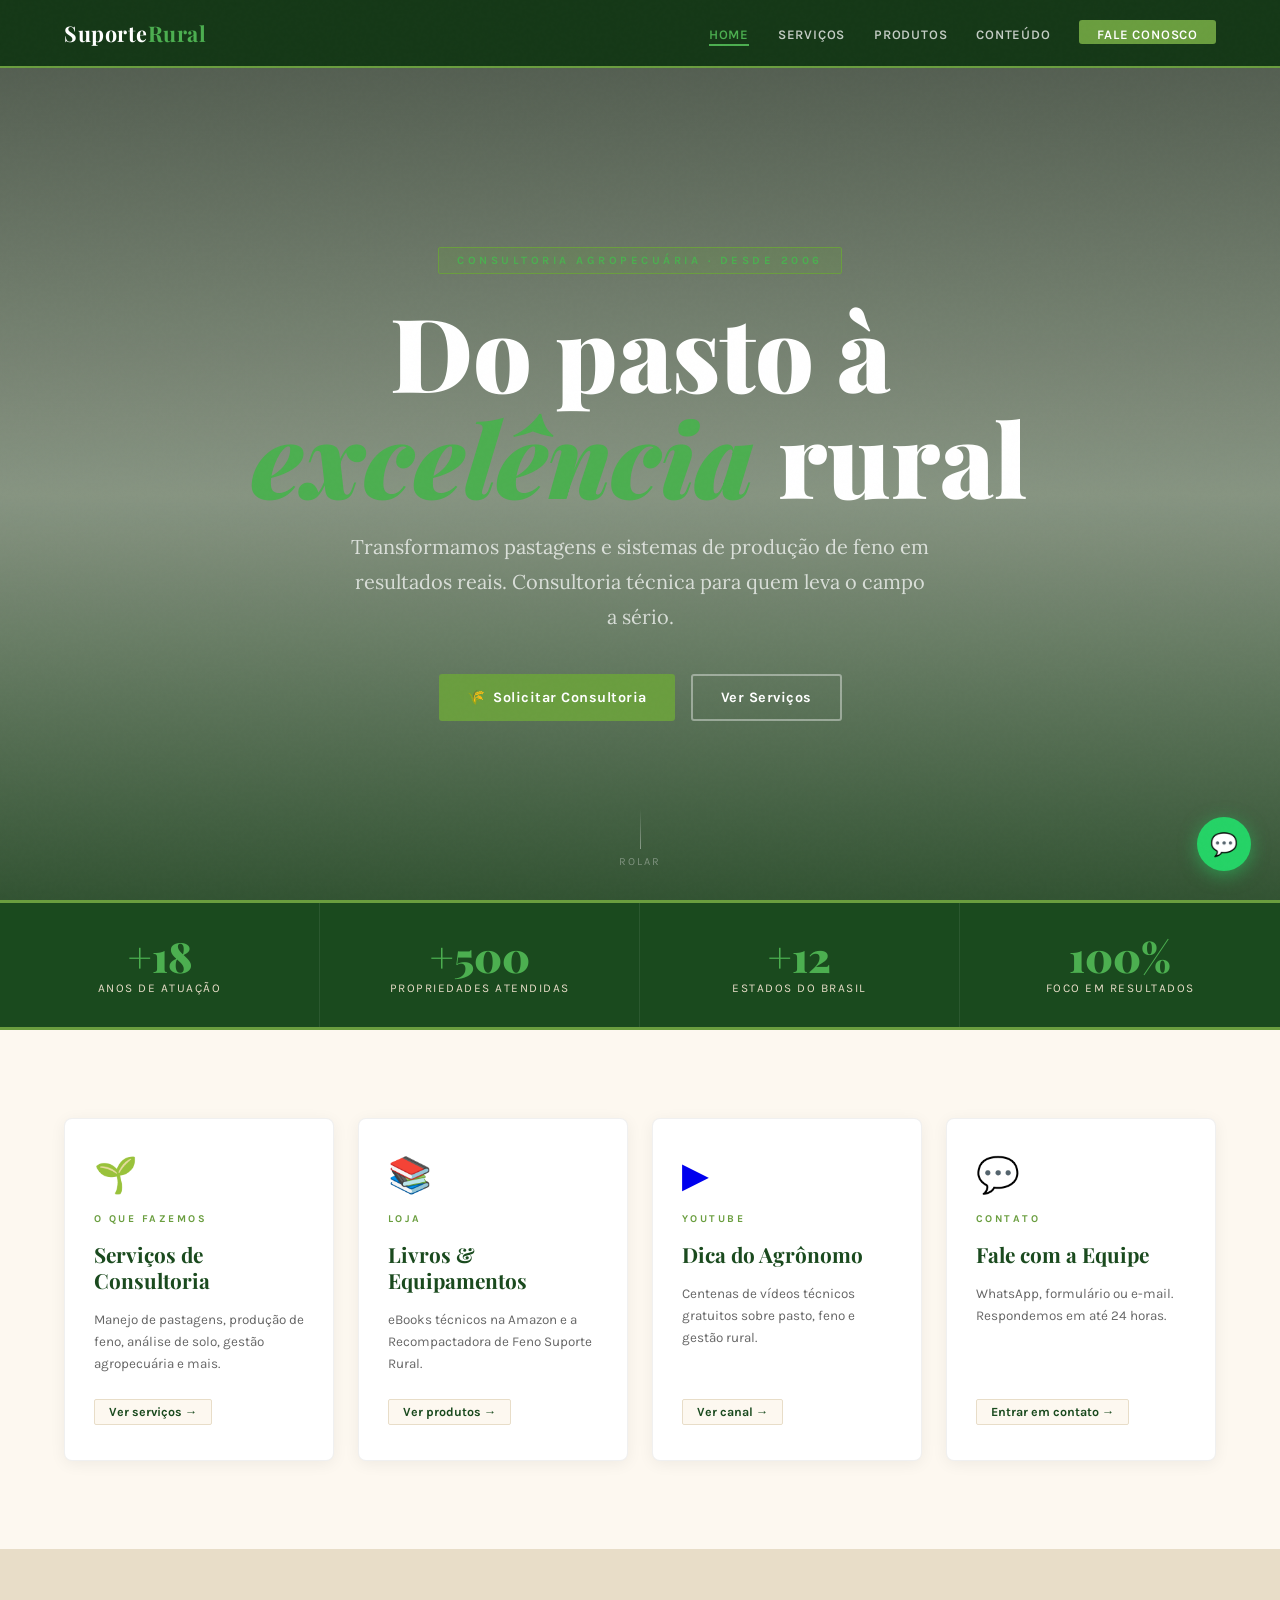
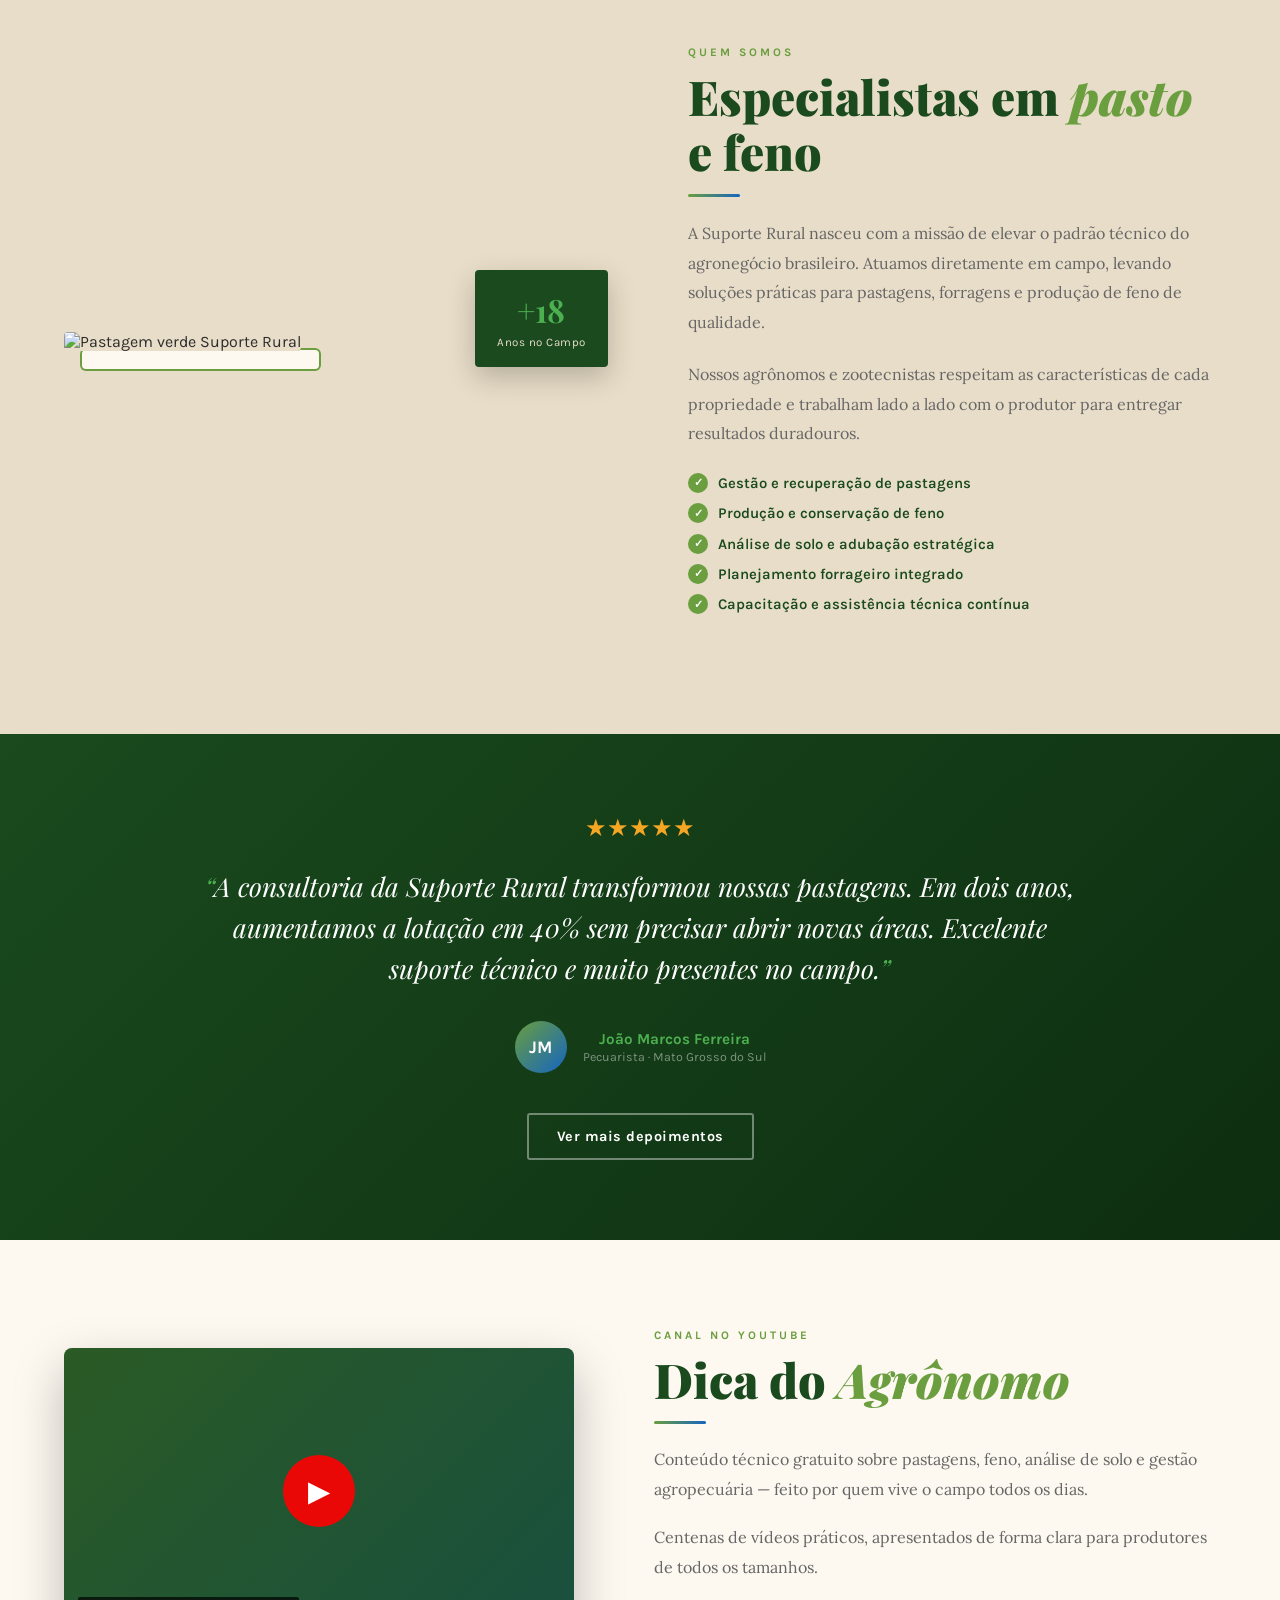
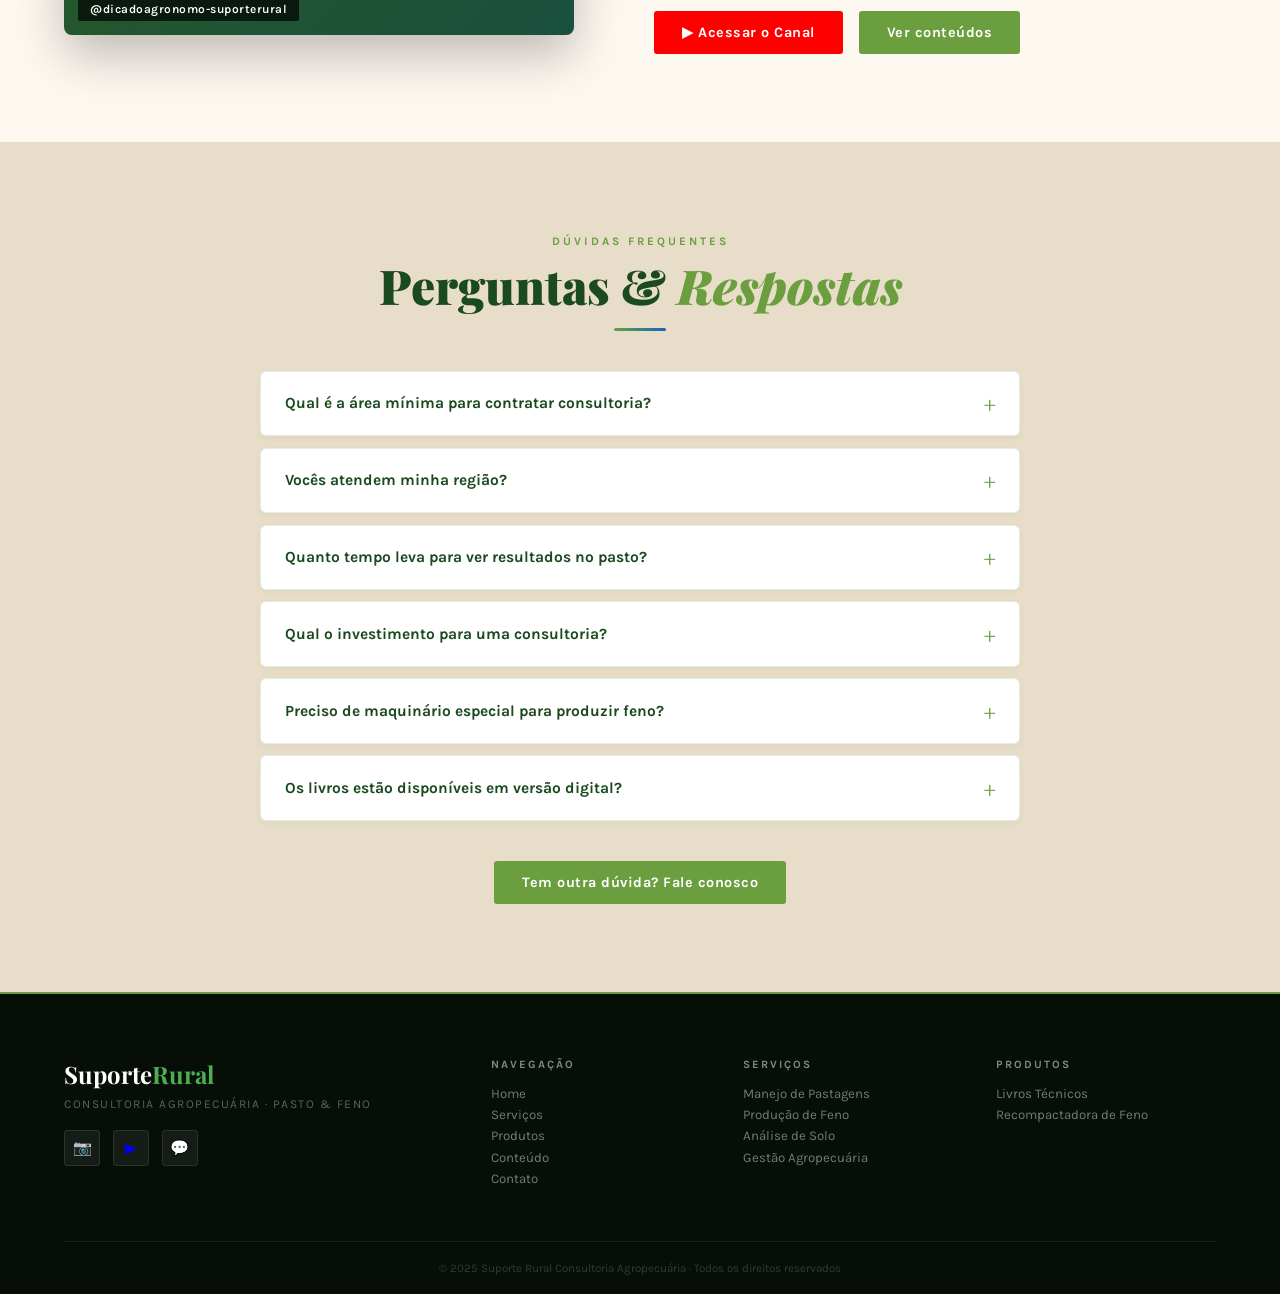
==== index.html @ 295911e5 "Add files via upload" ====
<!DOCTYPE html>
<html lang="pt-BR">
<head>
  <meta charset="UTF-8"/>
  <meta name="viewport" content="width=device-width,initial-scale=1.0"/>
  <title>Suporte Rural — Consultoria Agropecuária</title>
  <link rel="stylesheet" href="sr_style.css"/>
  <style>
    /* ── HOME HERO ── */
    #hero {
      min-height:100vh;
      margin-top:calc(-1 * var(--nav-h));
      padding-top:var(--nav-h);
      background:
        linear-gradient(to bottom, rgba(8,24,10,.72) 0%, rgba(18,50,20,.5) 55%, rgba(22,60,24,.88) 100%),
        url('https://images.unsplash.com/photo-1500382017468-9049fed747ef?w=1800&q=80') center/cover no-repeat;
      display:flex; align-items:center; justify-content:center;
      text-align:center; position:relative; overflow:hidden;
    }
    .hero-content { position:relative; z-index:2; padding:2rem; }
    .hero-badge {
      display:inline-block; margin-bottom:1.5rem;
      background:rgba(106,158,63,.2); border:1px solid var(--v-pas);
      color:var(--v-cla); font-size:.7rem; font-weight:700;
      letter-spacing:3.5px; text-transform:uppercase; padding:6px 18px; border-radius:2px;
      animation:fadeUp .8s ease forwards;
    }
    .hero-title {
      font-family:'Playfair Display',serif; font-weight:900;
      font-size:clamp(3rem,8vw,6.5rem); color:var(--branco);
      line-height:1.03; margin-bottom:1.2rem;
      animation:fadeUp .8s .15s ease forwards; opacity:0;
    }
    .hero-title em { font-style:italic; color:var(--v-cla); }
    .hero-sub {
      font-family:'Lora',serif; font-size:clamp(1rem,2vw,1.25rem);
      color:rgba(255,255,255,.72); max-width:580px; margin:0 auto 2.5rem;
      line-height:1.75; animation:fadeUp .8s .3s ease forwards; opacity:0;
    }
    .hero-btns {
      display:flex; gap:1rem; justify-content:center; flex-wrap:wrap;
      animation:fadeUp .8s .45s ease forwards; opacity:0;
    }
    .hero-scroll {
      position:absolute; bottom:2rem; left:50%; transform:translateX(-50%);
      display:flex; flex-direction:column; align-items:center; gap:6px;
      color:rgba(255,255,255,.35); font-size:.68rem; letter-spacing:2px; text-transform:uppercase;
    }
    .scroll-line { width:1px; height:40px; background:linear-gradient(to bottom,transparent,rgba(255,255,255,.4)); animation:scrollBlink 2s ease-in-out infinite; }
    @keyframes scrollBlink { 0%,100%{opacity:.3;} 50%{opacity:1;} }
    @keyframes fadeUp { from{opacity:0;transform:translateY(36px);} to{opacity:1;transform:translateY(0);} }

    /* ── NAV BLOCKS ── */
    #nav-blocks { padding:5.5rem 5%; background:var(--creme); }
    .nav-blocks-grid {
      display:grid; grid-template-columns:repeat(4,1fr); gap:1.5rem;
      max-width:1160px; margin:0 auto;
    }
    .nb {
      background:var(--branco); border-radius:8px; padding:2.2rem 1.8rem;
      border:1px solid rgba(0,0,0,.06); box-shadow:0 3px 16px rgba(0,0,0,.06);
      text-decoration:none; display:flex; flex-direction:column; gap:1rem;
      position:relative; overflow:hidden; transition:all .3s;
    }
    .nb::before {
      content:''; position:absolute; bottom:0; left:0; width:100%; height:3px;
      transform:scaleX(0); transform-origin:left; transition:transform .3s;
    }
    .nb.green::before { background:linear-gradient(to right,var(--v-pas),var(--v-cla)); }
    .nb.blue::before  { background:linear-gradient(to right,var(--az),var(--az-cla)); }
    .nb.terra::before { background:linear-gradient(to right,var(--terra),#c17a4a); }
    .nb.dark::before  { background:linear-gradient(to right,var(--v-esc),var(--v-med)); }
    .nb:hover { transform:translateY(-6px); box-shadow:0 18px 45px rgba(0,0,0,.1); }
    .nb:hover::before { transform:scaleX(1); }
    .nb-icon { font-size:2.2rem; }
    .nb-label { font-size:.65rem; font-weight:700; letter-spacing:2.5px; text-transform:uppercase; color:var(--v-pas); }
    .nb-title { font-family:'Playfair Display',serif; font-size:1.3rem; color:var(--v-esc); line-height:1.25; }
    .nb-desc { font-size:.84rem; color:var(--cinza); line-height:1.65; flex:1; }
    .nb-arrow {
      align-self:flex-start; background:var(--creme); border:1px solid var(--palha);
      color:var(--v-esc); font-size:.78rem; font-weight:700; padding:5px 14px;
      border-radius:2px; transition:all .25s; margin-top:.5rem;
    }
    .nb:hover .nb-arrow { background:var(--v-pas); border-color:var(--v-pas); color:#fff; }

    /* ── CREDIBILITY ── */
    #credibilidade { padding:6rem 5%; background:var(--palha); }
    .cred-grid {
      display:grid; grid-template-columns:1fr 1fr; gap:6rem;
      align-items:center; max-width:1160px; margin:0 auto;
    }
    .cred-img-wrap { position:relative; }
    .cred-img {
      width:100%; aspect-ratio:4/3; object-fit:cover;
      border-radius:4px;
      box-shadow:18px 18px 0 var(--creme), 18px 18px 0 2px var(--v-pas);
    }
    .cred-badge {
      position:absolute; bottom:-16px; right:-16px;
      background:var(--v-esc); color:var(--branco); padding:1.1rem 1.4rem;
      border-radius:4px; text-align:center; box-shadow:0 10px 28px rgba(0,0,0,.22);
    }
    .cred-badge strong { display:block; font-family:'Playfair Display',serif; font-size:2rem; color:var(--v-cla); }
    .cred-badge span { font-size:.72rem; color:var(--palha); letter-spacing:.5px; }
    .cred-text .tag { display:block; }
    .cred-text p { margin:1.4rem 0; }
    .check-list { list-style:none; margin:1.5rem 0; }
    .check-list li {
      display:flex; align-items:center; gap:10px;
      font-weight:600; color:var(--v-esc); font-size:.93rem; margin-bottom:.65rem;
    }
    .check-list li::before {
      content:'✓'; background:var(--v-pas); color:#fff;
      width:20px; height:20px; border-radius:50%; display:flex;
      align-items:center; justify-content:center; font-size:.68rem; flex-shrink:0;
    }

    /* ── DEPOIMENTO DESTAQUE ── */
    #depo-home { padding:5rem 5%; background:linear-gradient(135deg,var(--v-esc),#0d2e10); }
    .depo-home-inner { max-width:900px; margin:0 auto; text-align:center; }
    .depo-stars-big { font-size:1.5rem; color:#f5a623; margin-bottom:1.5rem; }
    .depo-quote {
      font-family:'Playfair Display',serif; font-style:italic;
      font-size:clamp(1.2rem,2.5vw,1.65rem); color:var(--branco);
      line-height:1.55; margin-bottom:2rem;
    }
    .depo-quote::before { content:'\201C'; color:var(--v-cla); }
    .depo-quote::after  { content:'\201D'; color:var(--v-cla); }
    .depo-author-home { display:flex; align-items:center; justify-content:center; gap:1rem; }
    .depo-av {
      width:52px; height:52px; border-radius:50%;
      background:linear-gradient(135deg,var(--v-pas),var(--az));
      display:flex; align-items:center; justify-content:center;
      color:#fff; font-weight:700; font-size:1.1rem;
    }
    .depo-name-home { font-weight:700; color:var(--v-cla); font-size:.95rem; }
    .depo-role-home { color:rgba(255,255,255,.45); font-size:.78rem; margin-top:2px; }

    /* ── YT PREVIEW HOME ── */
    #yt-home { padding:5.5rem 5%; background:var(--creme); }
    .yt-home-inner {
      max-width:1160px; margin:0 auto;
      display:grid; grid-template-columns:1fr 1.1fr; gap:5rem; align-items:center;
    }
    .yt-play-wrap {
      background:var(--v-esc); border-radius:8px; aspect-ratio:16/9;
      display:flex; align-items:center; justify-content:center;
      position:relative; overflow:hidden; text-decoration:none;
      box-shadow:0 20px 50px rgba(0,0,0,.25);
    }
    .yt-play-wrap::before {
      content:''; position:absolute; inset:0;
      background:linear-gradient(135deg,rgba(106,158,63,.2),rgba(21,101,192,.2));
    }
    .yt-play-btn {
      width:72px; height:72px; background:rgba(255,0,0,.9);
      border-radius:50%; display:flex; align-items:center; justify-content:center;
      font-size:1.8rem; color:#fff; position:relative; z-index:2;
      transition:transform .25s, background .25s;
    }
    .yt-play-wrap:hover .yt-play-btn { background:#ff0000; transform:scale(1.12); }
    .yt-channel-badge {
      position:absolute; bottom:14px; left:14px; z-index:3;
      background:rgba(0,0,0,.7); color:#fff; font-size:.75rem; font-weight:600;
      padding:5px 12px; border-radius:2px; letter-spacing:.5px;
    }
    .yt-text .tag { display:block; }
    .yt-text p { margin:1.2rem 0; }

    /* ── FAQ HOME ── */
    #faq-home { padding:5.5rem 5%; background:var(--palha); }
    .faq-home-inner { max-width:760px; margin:0 auto; }
    .faq-home-inner .section-header { text-align:center; margin-bottom:2.5rem; }

    @media(max-width:900px) {
      .nav-blocks-grid { grid-template-columns:1fr 1fr; }
      .cred-grid { grid-template-columns:1fr; gap:3rem; }
      .yt-home-inner { grid-template-columns:1fr; gap:2.5rem; }
    }
    @media(max-width:560px) {
      .nav-blocks-grid { grid-template-columns:1fr; }
    }
  </style>
</head>
<body>

<!-- HERO -->
<section id="hero">
  <div class="hero-content">
    <div class="hero-badge">Consultoria Agropecuária · Desde 2006</div>
    <h1 class="hero-title">Do pasto à<br><em>excelência</em> rural</h1>
    <p class="hero-sub">Transformamos pastagens e sistemas de produção de feno em resultados reais. Consultoria técnica para quem leva o campo a sério.</p>
    <div class="hero-btns">
      <a href="contato.html" class="btn btn-green"><span>🌾</span> Solicitar Consultoria</a>
      <a href="servicos.html" class="btn btn-outline">Ver Serviços</a>
    </div>
  </div>
  <div class="hero-scroll"><div class="scroll-line"></div><span>Rolar</span></div>
</section>

<!-- STATS -->
<div class="stats-strip">
  <div class="stat-item"><div class="stat-num">+18</div><div class="stat-label">Anos de Atuação</div></div>
  <div class="stat-item"><div class="stat-num">+500</div><div class="stat-label">Propriedades Atendidas</div></div>
  <div class="stat-item"><div class="stat-num">+12</div><div class="stat-label">Estados do Brasil</div></div>
  <div class="stat-item"><div class="stat-num">100%</div><div class="stat-label">Foco em Resultados</div></div>
</div>

<!-- NAV BLOCKS -->
<section id="nav-blocks">
  <div class="nav-blocks-grid">

    <a href="servicos.html" class="nb green fi">
      <span class="nb-icon">🌱</span>
      <span class="nb-label">O que fazemos</span>
      <h2 class="nb-title">Serviços de Consultoria</h2>
      <p class="nb-desc">Manejo de pastagens, produção de feno, análise de solo, gestão agropecuária e mais.</p>
      <span class="nb-arrow">Ver serviços →</span>
    </a>

    <a href="produtos.html" class="nb terra fi delay-1">
      <span class="nb-icon">📚</span>
      <span class="nb-label">Loja</span>
      <h2 class="nb-title">Livros & Equipamentos</h2>
      <p class="nb-desc">eBooks técnicos na Amazon e a Recompactadora de Feno Suporte Rural.</p>
      <span class="nb-arrow">Ver produtos →</span>
    </a>

    <a href="conteudo.html" class="nb blue fi delay-2">
      <span class="nb-icon">▶</span>
      <span class="nb-label">YouTube</span>
      <h2 class="nb-title">Dica do Agrônomo</h2>
      <p class="nb-desc">Centenas de vídeos técnicos gratuitos sobre pasto, feno e gestão rural.</p>
      <span class="nb-arrow">Ver canal →</span>
    </a>

    <a href="contato.html" class="nb dark fi delay-3">
      <span class="nb-icon">💬</span>
      <span class="nb-label">Contato</span>
      <h2 class="nb-title">Fale com a Equipe</h2>
      <p class="nb-desc">WhatsApp, formulário ou e-mail. Respondemos em até 24 horas.</p>
      <span class="nb-arrow">Entrar em contato →</span>
    </a>

  </div>
</section>

<!-- CREDIBILIDADE -->
<section id="credibilidade">
  <div class="cred-grid">
    <div class="cred-img-wrap fi">
      <img class="cred-img"
        src="https://images.unsplash.com/photo-1500595046743-cd271d694d30?w=800&q=80"
        alt="Pastagem verde Suporte Rural"/>
      <div class="cred-badge">
        <strong>+18</strong><span>Anos no Campo</span>
      </div>
    </div>
    <div class="cred-text fi delay-1">
      <span class="tag">Quem Somos</span>
      <h2 class="section-title">Especialistas em <em>pasto</em> e feno</h2>
      <div class="divider"></div>
      <p class="lead" style="margin-top:1.4rem;">A Suporte Rural nasceu com a missão de elevar o padrão técnico do agronegócio brasileiro. Atuamos diretamente em campo, levando soluções práticas para pastagens, forragens e produção de feno de qualidade.</p>
      <p class="lead">Nossos agrônomos e zootecnistas respeitam as características de cada propriedade e trabalham lado a lado com o produtor para entregar resultados duradouros.</p>
      <ul class="check-list">
        <li>Gestão e recuperação de pastagens</li>
        <li>Produção e conservação de feno</li>
        <li>Análise de solo e adubação estratégica</li>
        <li>Planejamento forrageiro integrado</li>
        <li>Capacitação e assistência técnica contínua</li>
      </ul>
    </div>
  </div>
</section>

<!-- DEPOIMENTO DESTAQUE -->
<section id="depo-home">
  <div class="depo-home-inner fi">
    <div class="depo-stars-big">★★★★★</div>
    <p class="depo-quote">A consultoria da Suporte Rural transformou nossas pastagens. Em dois anos, aumentamos a lotação em 40% sem precisar abrir novas áreas. Excelente suporte técnico e muito presentes no campo.</p>
    <div class="depo-author-home">
      <div class="depo-av">JM</div>
      <div>
        <div class="depo-name-home">João Marcos Ferreira</div>
        <div class="depo-role-home">Pecuarista · Mato Grosso do Sul</div>
      </div>
    </div>
    <div style="margin-top:2.5rem;">
      <a href="servicos.html#depoimentos" class="btn btn-outline">Ver mais depoimentos</a>
    </div>
  </div>
</section>

<!-- YOUTUBE PREVIEW -->
<section id="yt-home">
  <div class="yt-home-inner">
    <a href="https://youtube.com/@dicadoagronomo-suporterural" target="_blank" class="yt-play-wrap fi">
      <div class="yt-play-btn">▶</div>
      <div class="yt-channel-badge">@dicadoagronomo-suporterural</div>
    </a>
    <div class="yt-text fi delay-1">
      <span class="tag">Canal no YouTube</span>
      <h2 class="section-title">Dica do <em>Agrônomo</em></h2>
      <div class="divider"></div>
      <p class="lead" style="margin-top:1.3rem;">Conteúdo técnico gratuito sobre pastagens, feno, análise de solo e gestão agropecuária — feito por quem vive o campo todos os dias.</p>
      <p class="lead">Centenas de vídeos práticos, apresentados de forma clara para produtores de todos os tamanhos.</p>
      <div style="display:flex;gap:1rem;flex-wrap:wrap;margin-top:1.8rem;">
        <a href="https://youtube.com/@dicadoagronomo-suporterural" target="_blank" class="btn btn-yt">▶ Acessar o Canal</a>
        <a href="conteudo.html" class="btn btn-green">Ver conteúdos</a>
      </div>
    </div>
  </div>
</section>

<!-- FAQ -->
<section id="faq-home">
  <div class="faq-home-inner">
    <div class="section-header" style="text-align:center;margin-bottom:2.5rem;">
      <span class="tag">Dúvidas Frequentes</span>
      <h2 class="section-title">Perguntas & <em>Respostas</em></h2>
      <div class="divider center"></div>
    </div>

    <div class="fi">
      <div class="faq-item">
        <button class="faq-q" onclick="toggleFAQ(this)">Qual é a área mínima para contratar consultoria? <span class="faq-icon">+</span></button>
        <div class="faq-a"><p>Atendemos propriedades de todos os tamanhos, de 10 hectares a grandes fazendas de pecuária intensiva. O projeto é sempre personalizado ao tamanho e às metas da propriedade.</p></div>
      </div>
      <div class="faq-item">
        <button class="faq-q" onclick="toggleFAQ(this)">Vocês atendem minha região? <span class="faq-icon">+</span></button>
        <div class="faq-a"><p>Sim. Nossos técnicos se deslocam para qualquer estado do Brasil. Temos maior volume no Centro-Oeste, Sudeste e Sul, mas atendemos todo o território nacional. Entre em contato e verificamos a disponibilidade para sua região.</p></div>
      </div>
      <div class="faq-item">
        <button class="faq-q" onclick="toggleFAQ(this)">Quanto tempo leva para ver resultados no pasto? <span class="faq-icon">+</span></button>
        <div class="faq-a"><p>Em recuperação de pastagens, os primeiros resultados visíveis aparecem em 60 a 90 dias. Um ganho sustentável de lotação — de 0,5 UA/ha para 1,5+ UA/ha — ocorre tipicamente em 12 a 24 meses com manejo correto.</p></div>
      </div>
      <div class="faq-item">
        <button class="faq-q" onclick="toggleFAQ(this)">Qual o investimento para uma consultoria? <span class="faq-icon">+</span></button>
        <div class="faq-a"><p>O valor varia conforme o escopo do projeto, distância e frequência de visitas técnicas. Entre em contato pelo WhatsApp com informações sobre sua propriedade e enviamos uma proposta personalizada em até 24 horas.</p></div>
      </div>
      <div class="faq-item">
        <button class="faq-q" onclick="toggleFAQ(this)">Preciso de maquinário especial para produzir feno? <span class="faq-icon">+</span></button>
        <div class="faq-a"><p>Não necessariamente. Fazemos diagnóstico da sua situação e indicamos o conjunto mínimo para sua escala. Em muitos casos, é possível começar com equipamentos de terceiros ou em parceria com outros produtores.</p></div>
      </div>
      <div class="faq-item">
        <button class="faq-q" onclick="toggleFAQ(this)">Os livros estão disponíveis em versão digital? <span class="faq-icon">+</span></button>
        <div class="faq-a"><p>Sim! Todos os livros estão disponíveis na Amazon em versão Kindle para leitura imediata no celular ou tablet, além da versão física com frete para todo o Brasil.</p></div>
      </div>
    </div>

    <div style="text-align:center;margin-top:2.5rem;" class="fi">
      <a href="contato.html" class="btn btn-green">Tem outra dúvida? Fale conosco</a>
    </div>
  </div>
</section>

<script src="sr_shared.js"></script>
<script>
function toggleFAQ(btn) {
  const item = btn.closest('.faq-item'), ans = item.querySelector('.faq-a');
  const isOpen = btn.classList.contains('open');
  document.querySelectorAll('.faq-q.open').forEach(q => { q.classList.remove('open'); q.nextElementSibling.classList.remove('open'); });
  if (!isOpen) { btn.classList.add('open'); ans.classList.add('open'); }
}
</script>
</body>
</html>
---- sr_style.css ----
/* ═══════════════════════════════════════════
   SUPORTE RURAL — Shared Styles
   Rústico / Campo · Verde + Azul + Palha
═══════════════════════════════════════════ */

@import url('https://fonts.googleapis.com/css2?family=Playfair+Display:ital,wght@0,700;0,900;1,700&family=Lora:ital,wght@0,400;0,600;1,400&family=Karla:wght@400;500;600;700&display=swap');

:root {
  --v-esc:   #1a4a1e;
  --v-med:   #2e7d32;
  --v-cla:   #4caf50;
  --v-pas:   #6a9e3f;
  --az:      #1565c0;
  --az-cla:  #2196f3;
  --terra:   #8b5e3c;
  --palha:   #e8ddc8;
  --creme:   #fdf8f0;
  --branco:  #ffffff;
  --texto:   #2c2c2c;
  --cinza:   #666;
  --nav-h:   68px;
}

*, *::before, *::after { margin:0; padding:0; box-sizing:border-box; }
html { scroll-behavior:smooth; font-size:16px; }

body {
  font-family: 'Karla', sans-serif;
  background: var(--creme);
  color: var(--texto);
  overflow-x: hidden;
  padding-top: var(--nav-h);
}

/* grain texture */
body::after {
  content:'';
  position:fixed; inset:0; pointer-events:none; z-index:9999;
  background-image: url("data:image/svg+xml,%3Csvg viewBox='0 0 256 256' xmlns='http://www.w3.org/2000/svg'%3E%3Cfilter id='noise'%3E%3CfeTurbulence type='fractalNoise' baseFrequency='0.9' numOctaves='4' stitchTiles='stitch'/%3E%3C/filter%3E%3Crect width='100%25' height='100%25' filter='url(%23noise)' opacity='0.03'/%3E%3C/svg%3E");
  opacity:.4;
}

/* ── NAV ── */
#sr-nav {
  position:fixed; top:0; left:0; width:100%; height:var(--nav-h);
  background:rgba(20,55,22,0.97); backdrop-filter:blur(10px);
  border-bottom:2px solid var(--v-pas);
  display:flex; align-items:center; justify-content:space-between;
  padding:0 5%; z-index:1000;
  transition: background .3s;
}
.nav-logo {
  font-family:'Playfair Display',serif; font-size:1.35rem;
  color:var(--branco); text-decoration:none; letter-spacing:.5px; font-weight:700;
}
.nav-logo span { color:var(--v-cla); }

.nav-links { display:flex; gap:1.8rem; list-style:none; align-items:center; }
.nav-links a {
  color:rgba(255,255,255,.75); text-decoration:none;
  font-size:.82rem; font-weight:600; letter-spacing:.8px; text-transform:uppercase;
  transition:color .2s; position:relative; padding-bottom:2px;
}
.nav-links a::after {
  content:''; position:absolute; bottom:-2px; left:0; width:0; height:2px;
  background:var(--v-cla); transition:width .25s;
}
.nav-links a:hover, .nav-links a.active { color:var(--v-cla); }
.nav-links a:hover::after, .nav-links a.active::after { width:100%; }
.nav-cta {
  background:var(--v-pas) !important; color:var(--branco) !important;
  padding:7px 18px; border-radius:3px; transition:background .2s !important;
}
.nav-cta::after { display:none !important; }
.nav-cta:hover { background:var(--v-cla) !important; color:var(--v-esc) !important; }
.nav-cta.active { background:var(--v-cla) !important; }

.nav-toggle {
  display:none; flex-direction:column; gap:5px; cursor:pointer;
  background:none; border:none; padding:4px;
}
.nav-toggle span {
  display:block; width:24px; height:2px; background:var(--branco);
  transition:all .3s; border-radius:2px;
}
#sr-nav.open .nav-links {
  display:flex; flex-direction:column; position:absolute;
  top:var(--nav-h); left:0; width:100%; background:rgba(20,55,22,.98);
  padding:1.5rem 5%; gap:1rem; border-bottom:2px solid var(--v-pas);
}

/* ── HELPERS ── */
.container { max-width:1160px; margin:0 auto; padding:0 5%; }
.section-pad { padding:6rem 5%; }
.section-pad-sm { padding:4rem 5%; }

.tag {
  display:inline-block; color:var(--v-pas);
  font-size:.72rem; font-weight:700; letter-spacing:3px; text-transform:uppercase;
  margin-bottom:.6rem;
}
.section-title {
  font-family:'Playfair Display',serif; font-weight:900;
  font-size:clamp(1.9rem,4vw,3rem); color:var(--v-esc); line-height:1.15;
}
.section-title em { font-style:italic; color:var(--v-pas); }
.section-title.light { color:var(--branco); }
.section-title.light em { color:var(--v-cla); }

.divider {
  width:52px; height:3px; margin:.9rem 0 0;
  background:linear-gradient(to right, var(--v-pas), var(--az));
  border-radius:2px;
}
.divider.center { margin:.9rem auto 0; }

.lora { font-family:'Lora',serif; }
.lead { font-family:'Lora',serif; font-size:1rem; line-height:1.85; color:var(--cinza); }

/* ── BUTTONS ── */
.btn {
  display:inline-flex; align-items:center; gap:8px;
  padding:13px 28px; border-radius:3px; font-family:'Karla',sans-serif;
  font-weight:700; font-size:.9rem; letter-spacing:.5px; text-decoration:none;
  transition:all .25s; cursor:pointer; border:none;
}
.btn-green { background:var(--v-pas); color:var(--branco); }
.btn-green:hover { background:var(--v-cla); color:var(--v-esc); transform:translateY(-2px); box-shadow:0 8px 24px rgba(76,175,80,.35); }
.btn-outline { background:transparent; color:var(--branco); border:2px solid rgba(255,255,255,.4); }
.btn-outline:hover { border-color:var(--v-cla); color:var(--v-cla); }
.btn-wa { background:#25d366; color:var(--branco); }
.btn-wa:hover { background:#1da851; transform:translateY(-2px); box-shadow:0 8px 24px rgba(37,211,102,.4); }
.btn-amazon { background:#ff9900; color:#111; }
.btn-amazon:hover { background:#e88900; transform:translateY(-2px); box-shadow:0 6px 18px rgba(255,153,0,.35); }
.btn-yt { background:#ff0000; color:var(--branco); }
.btn-yt:hover { background:#cc0000; transform:translateY(-2px); box-shadow:0 6px 18px rgba(255,0,0,.3); }
.btn-full { width:100%; justify-content:center; }

/* ── CARDS ── */
.card {
  background:var(--branco); border-radius:6px;
  border:1px solid rgba(0,0,0,.06);
  box-shadow:0 3px 16px rgba(0,0,0,.06);
  transition:transform .3s, box-shadow .3s;
}
.card:hover { transform:translateY(-5px); box-shadow:0 16px 40px rgba(0,0,0,.1); }

/* ── FADE IN ── */
.fi { opacity:0; transform:translateY(28px); transition:opacity .65s ease, transform .65s ease; }
.fi.visible { opacity:1; transform:translateY(0); }
.fi.delay-1 { transition-delay:.1s; }
.fi.delay-2 { transition-delay:.2s; }
.fi.delay-3 { transition-delay:.3s; }
.fi.delay-4 { transition-delay:.4s; }

/* ── GRID HELPERS ── */
.grid-2 { display:grid; grid-template-columns:1fr 1fr; gap:2rem; }
.grid-3 { display:grid; grid-template-columns:repeat(3,1fr); gap:2rem; }
.grid-4 { display:grid; grid-template-columns:repeat(4,1fr); gap:1.5rem; }

/* ── STATS STRIP ── */
.stats-strip {
  background:var(--v-esc); border-top:3px solid var(--v-pas); border-bottom:3px solid var(--v-pas);
  display:grid; grid-template-columns:repeat(4,1fr);
}
.stat-item {
  text-align:center; padding:2rem 1rem;
  border-right:1px solid rgba(255,255,255,.08);
}
.stat-item:last-child { border-right:none; }
.stat-num {
  font-family:'Playfair Display',serif; font-size:2.6rem; font-weight:900;
  color:var(--v-cla); line-height:1;
}
.stat-label { color:var(--palha); font-size:.74rem; letter-spacing:1.5px; text-transform:uppercase; margin-top:4px; }

/* ── FOOTER ── */
footer {
  background:#060e07;
  border-top:2px solid var(--v-pas);
  padding:4rem 5% 0;
}
.footer-inner {
  display:grid; grid-template-columns:1fr 2fr;
  gap:4rem; padding-bottom:3rem;
  border-bottom:1px solid rgba(255,255,255,.07);
}
.footer-logo {
  font-family:'Playfair Display',serif; font-size:1.5rem;
  color:var(--branco); font-weight:700; margin-bottom:.4rem;
}
.footer-logo span { color:var(--v-cla); }
.footer-tagline { color:rgba(255,255,255,.35); font-size:.75rem; letter-spacing:1.5px; text-transform:uppercase; margin-bottom:1.2rem; }
.footer-social { display:flex; gap:.8rem; }
.footer-social a {
  width:36px; height:36px; background:rgba(255,255,255,.06);
  border:1px solid rgba(255,255,255,.1); border-radius:4px;
  display:flex; align-items:center; justify-content:center;
  text-decoration:none; font-size:.95rem; transition:all .2s;
}
.footer-social a:hover { background:var(--v-pas); border-color:var(--v-pas); }
.footer-nav { display:grid; grid-template-columns:repeat(3,1fr); gap:2rem; }
.footer-col h5 { color:rgba(255,255,255,.5); font-size:.7rem; letter-spacing:2px; text-transform:uppercase; margin-bottom:.9rem; }
.footer-col a { display:block; color:rgba(255,255,255,.45); font-size:.83rem; text-decoration:none; margin-bottom:.4rem; transition:color .2s; }
.footer-col a:hover { color:var(--v-cla); }
.footer-bottom { text-align:center; padding:1.2rem 0; color:rgba(255,255,255,.18); font-size:.73rem; }

/* ── FLOAT WA ── */
.float-wa {
  position:fixed; bottom:1.8rem; right:1.8rem; z-index:998;
  width:54px; height:54px; background:#25d366; color:white;
  border-radius:50%; display:flex; align-items:center; justify-content:center;
  font-size:1.4rem; text-decoration:none;
  box-shadow:0 4px 18px rgba(37,211,102,.5);
  animation:waPulse 2.5s ease-in-out infinite;
  transition:transform .2s;
}
.float-wa:hover { transform:scale(1.1); }
@keyframes waPulse {
  0%,100% { box-shadow:0 4px 18px rgba(37,211,102,.5); }
  50% { box-shadow:0 4px 30px rgba(37,211,102,.8); }
}

/* ── FAQ ── */
.faq-item {
  background:var(--branco); border-radius:6px;
  border:1px solid rgba(106,158,63,.18);
  box-shadow:0 2px 10px rgba(0,0,0,.04); overflow:hidden; margin-bottom:.7rem;
}
.faq-q {
  width:100%; text-align:left; background:none; border:none;
  padding:1.15rem 1.5rem; font-family:'Karla',sans-serif;
  font-size:.97rem; font-weight:700; color:var(--v-esc);
  cursor:pointer; display:flex; justify-content:space-between; align-items:center; gap:1rem;
  transition:background .2s;
}
.faq-q:hover { background:rgba(106,158,63,.05); }
.faq-q.open { color:var(--v-pas); background:rgba(106,158,63,.05); }
.faq-icon { font-size:1.4rem; color:var(--v-pas); flex-shrink:0; font-weight:300; transition:transform .3s; }
.faq-q.open .faq-icon { transform:rotate(45deg); }
.faq-a { max-height:0; overflow:hidden; transition:max-height .35s ease, padding .3s ease; padding:0 1.5rem; }
.faq-a.open { max-height:220px; padding:0 1.5rem 1.2rem; }
.faq-a p { color:var(--cinza); font-family:'Lora',serif; font-size:.92rem; line-height:1.8; }

/* ── PAGE HERO (inner pages) ── */
.page-hero {
  background: linear-gradient(to bottom right, rgba(10,30,12,.75), rgba(20,55,22,.6)),
              url('https://images.unsplash.com/photo-1500382017468-9049fed747ef?w=1600&q=80') center/cover no-repeat;
  padding:5rem 5% 4rem;
  position:relative;
}
.page-hero-inner { max-width:680px; }
.page-hero .tag { color:var(--v-cla); }
.page-hero .section-title { color:var(--branco); }
.page-hero .divider { margin:.9rem 0 1.2rem; }
.page-hero p { color:rgba(255,255,255,.7); font-family:'Lora',serif; line-height:1.8; max-width:520px; }

/* ── BEFORE/AFTER ── */
.ad-wrap { position:relative; aspect-ratio:4/3; overflow:hidden; border-radius:6px 6px 0 0; }
.ad-wrap img { width:100%; height:100%; object-fit:cover; transition:opacity .3s; }
.ad-lbl {
  position:absolute; top:10px; left:10px; z-index:2;
  padding:3px 11px; border-radius:2px; font-size:.65rem; font-weight:700;
  letter-spacing:1.5px; text-transform:uppercase;
}
.ad-before-lbl { background:#c62828; color:#fff; }
.ad-after-lbl  { background:var(--v-pas); color:#fff; display:none; }
.ad-btn {
  position:absolute; bottom:10px; right:10px; z-index:3;
  background:rgba(0,0,0,.6); color:#fff; border:none;
  padding:5px 12px; border-radius:2px; font-size:.75rem; font-weight:600;
  cursor:pointer; transition:background .2s;
}
.ad-btn:hover { background:var(--v-pas); }

/* ── RESPONSIVE ── */
@media (max-width:900px) {
  .grid-2, .grid-3, .grid-4 { grid-template-columns:1fr; }
  .stats-strip { grid-template-columns:repeat(2,1fr); }
  .footer-inner { grid-template-columns:1fr; gap:2rem; }
  .footer-nav { grid-template-columns:repeat(2,1fr); }
  .nav-toggle { display:flex; }
  .nav-links { display:none; }
}
@media (max-width:560px) {
  .stats-strip { grid-template-columns:1fr 1fr; }
  .stat-item { border-right:none; border-bottom:1px solid rgba(255,255,255,.07); }
  .footer-nav { grid-template-columns:1fr; }
}
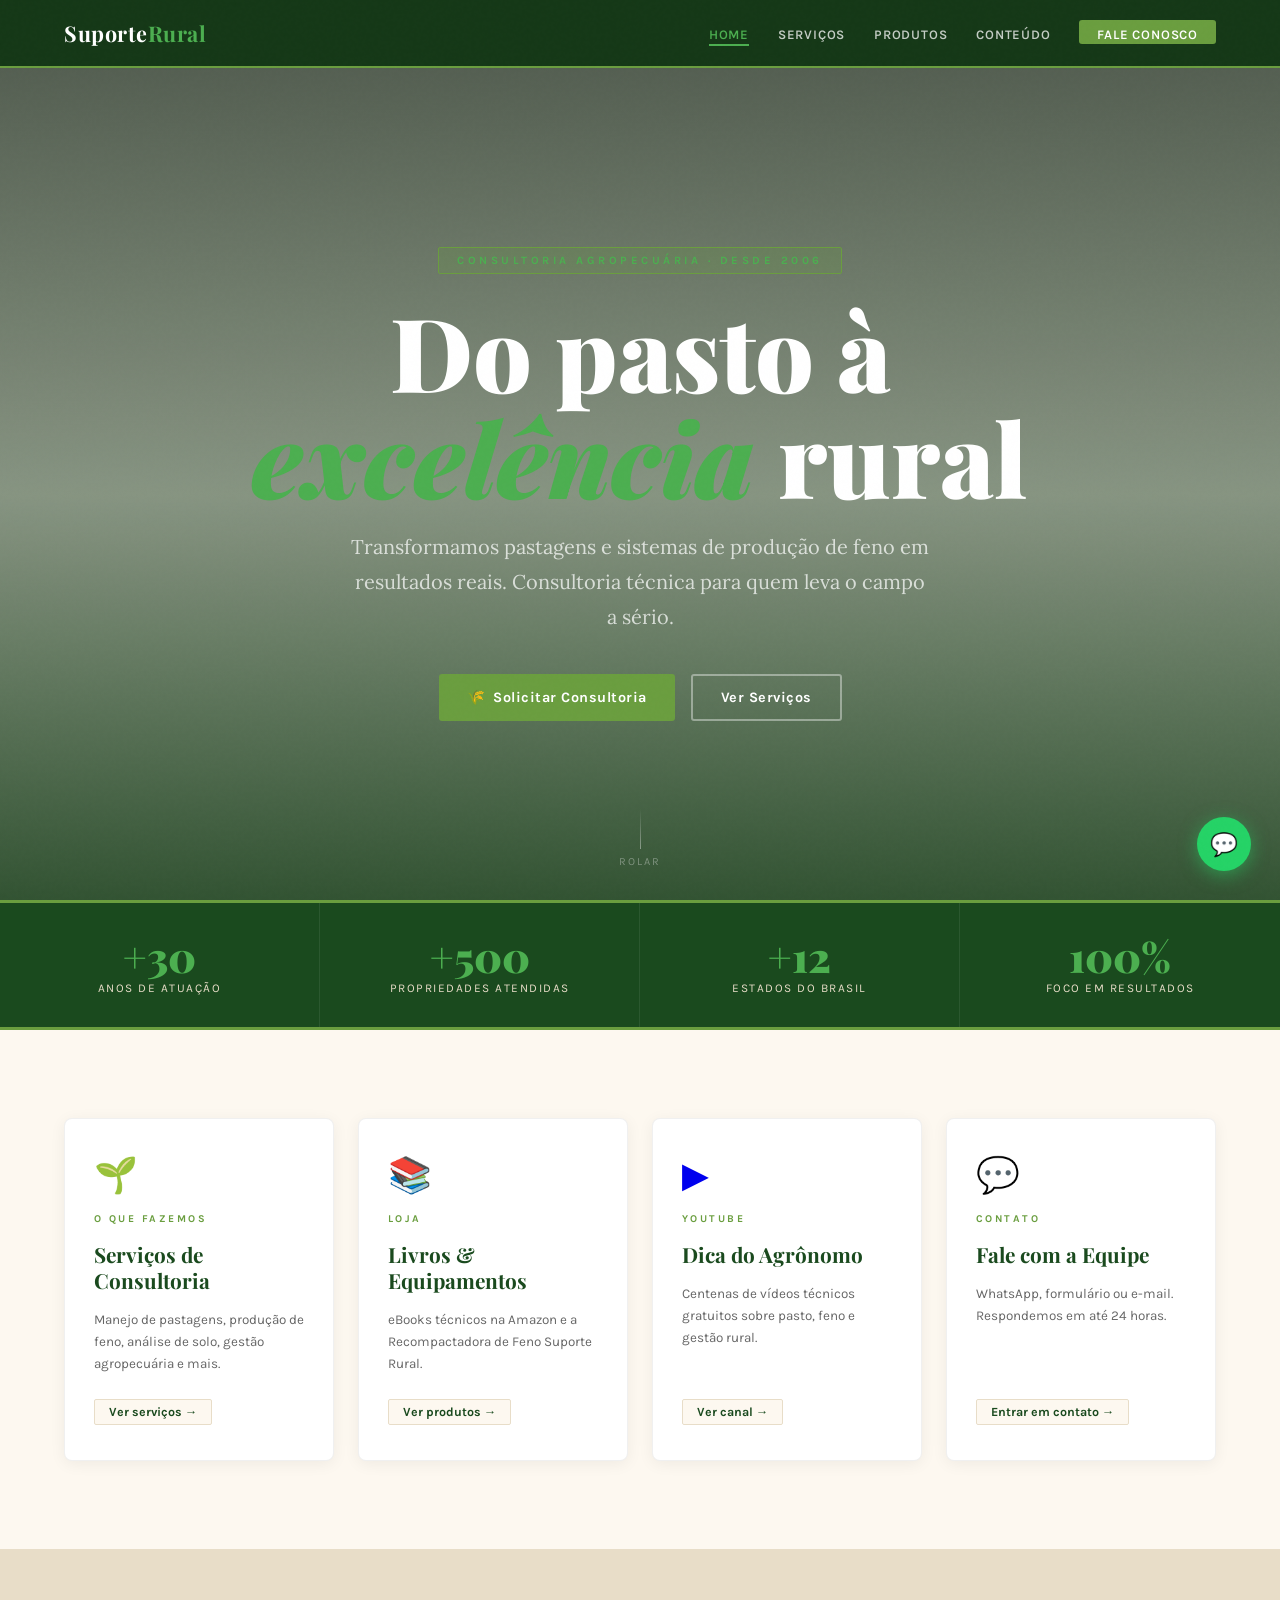
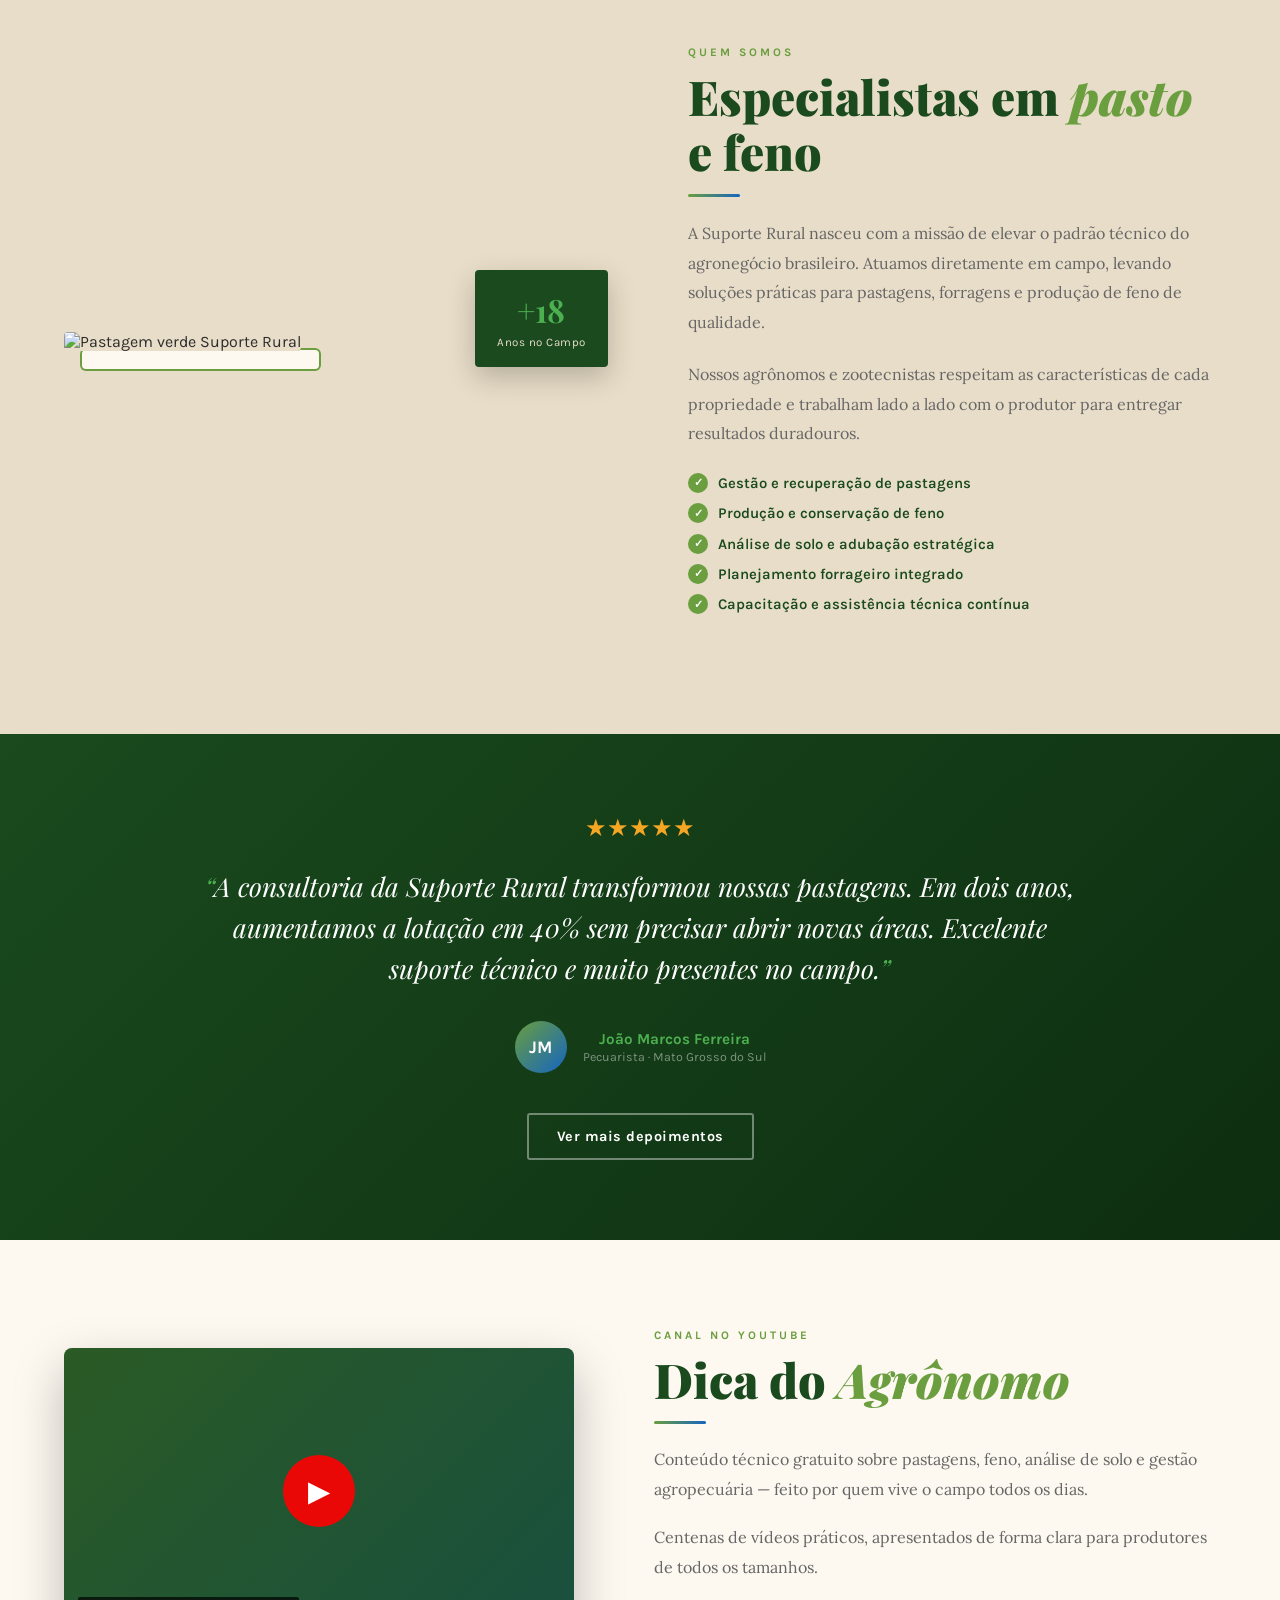
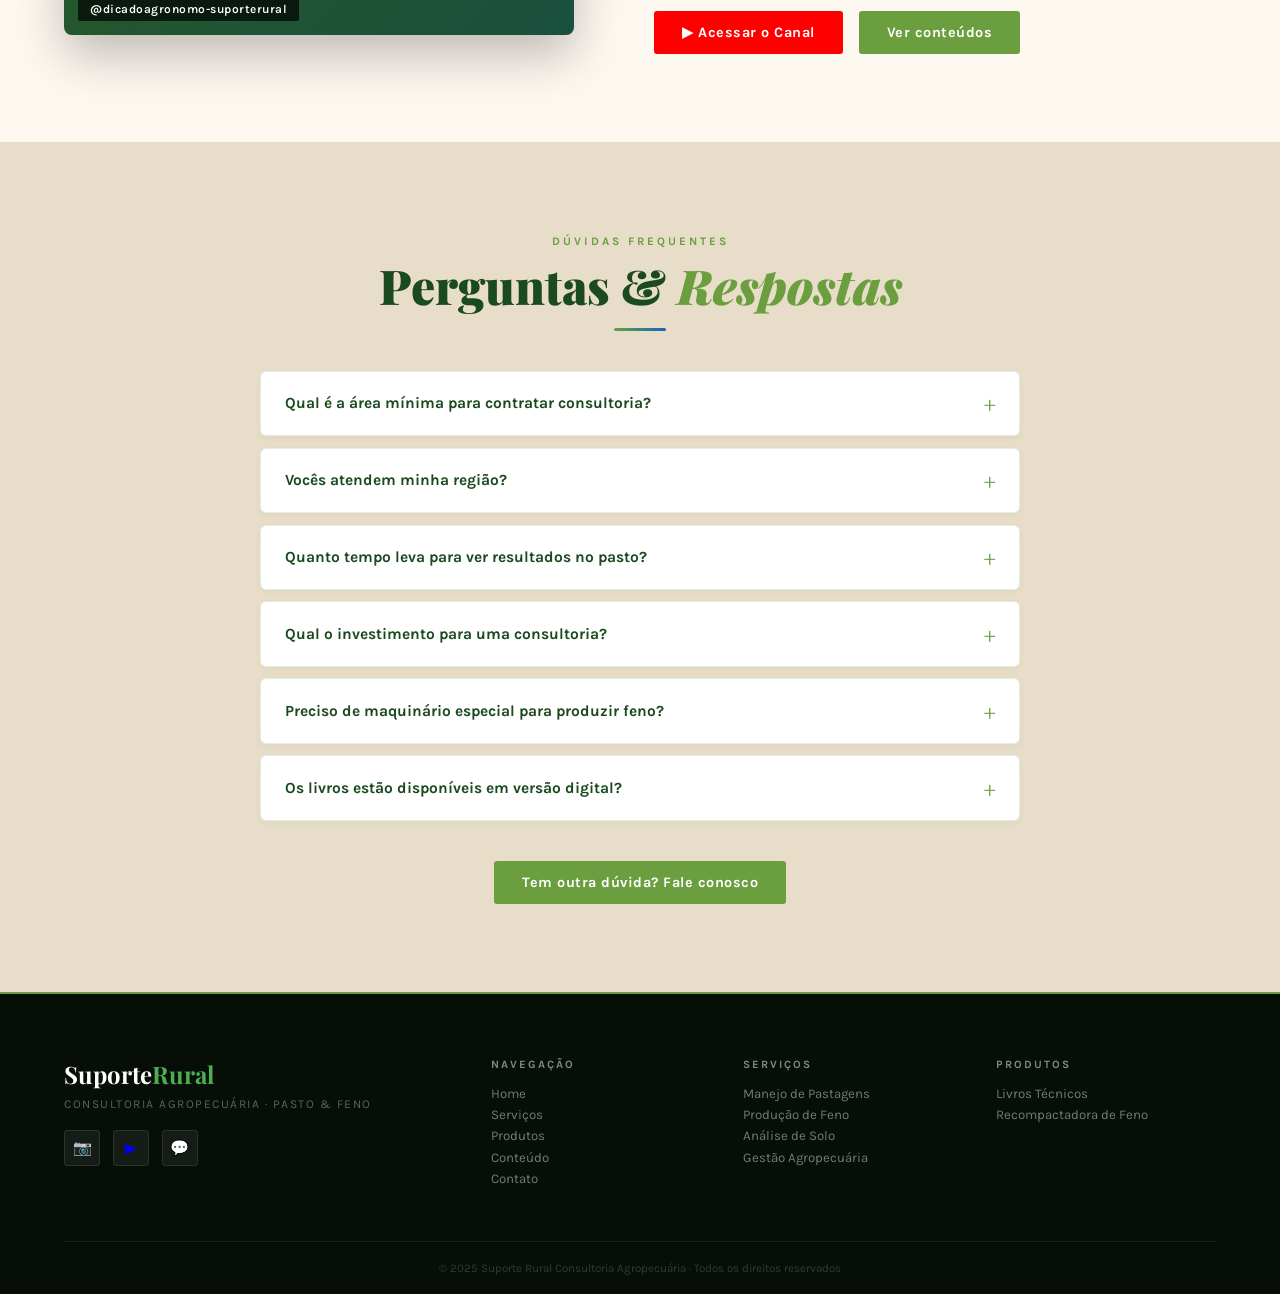
==== commit 029a3aa8: "Add files via upload" ====
--- a/index.html
+++ b/index.html
@@ -200,7 +200,7 @@
 
 <!-- STATS -->
 <div class="stats-strip">
-  <div class="stat-item"><div class="stat-num">+18</div><div class="stat-label">Anos de Atuação</div></div>
+  <div class="stat-item"><div class="stat-num">+30</div><div class="stat-label">Anos de Atuação</div></div>
   <div class="stat-item"><div class="stat-num">+500</div><div class="stat-label">Propriedades Atendidas</div></div>
   <div class="stat-item"><div class="stat-num">+12</div><div class="stat-label">Estados do Brasil</div></div>
   <div class="stat-item"><div class="stat-num">100%</div><div class="stat-label">Foco em Resultados</div></div>
